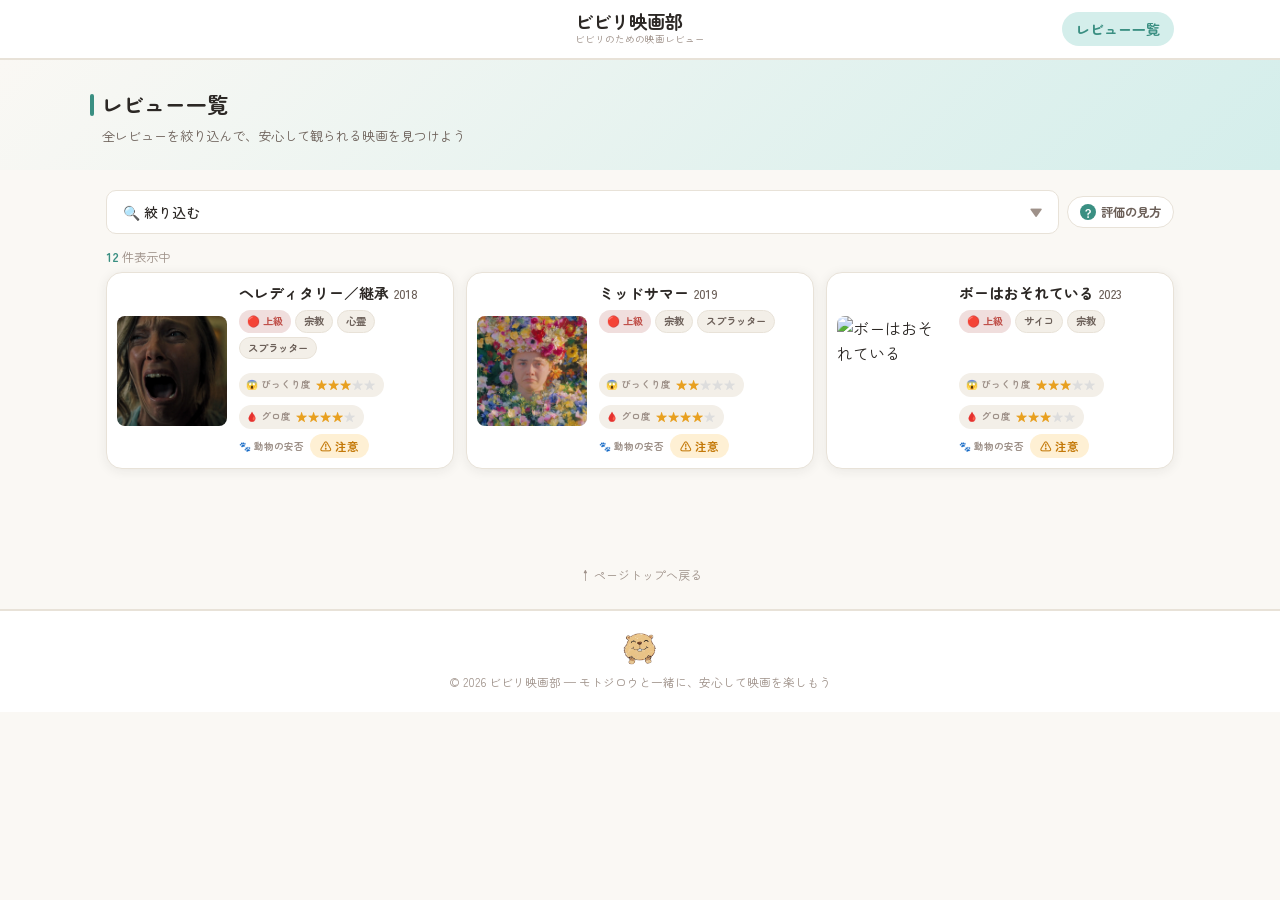
==== bibiri-movie-club/reviews/index.html @ 7a0848f7 "Add files via upload" ====
<!DOCTYPE html>
<html lang="ja">
<head>
<meta charset="UTF-8">
<meta name="viewport" content="width=device-width, initial-scale=1.0">
<title>レビュー一覧 | ビビリ映画部</title>
<link rel="preconnect" href="https://fonts.googleapis.com">
<link href="https://fonts.googleapis.com/css2?family=Noto+Sans+JP:wght@400;500;700&family=Zen+Maru+Gothic:wght@400;500;700&display=swap" rel="stylesheet">
<link rel="stylesheet" href="../assets/css/style.css">
</head>
<body>

<!-- ===== HEADER ===== -->
<header>
  <div class="header-inner">
    <a href="../index.html" class="site-title-wrap">
      <span class="site-title">ビビリ映画部</span>
      <span class="site-subtitle">ビビリのための映画レビュー</span>
    </a>
    <nav class="pc-nav">
      <a href="index.html" class="active">レビュー一覧</a>
  <!--    <a href="#">まとめ記事</a>  -->
    </nav>
    <button class="hamburger" id="hamburger" aria-label="メニューを開く">
      <span></span><span></span><span></span>
    </button>
  </div>
</header>

<nav class="drawer" id="drawer">
  <a href="index.html" class="active">レビュー一覧</a>
<!--  <a href="#">まとめ記事</a>  -->
</nav>

<!-- ===== PAGE HERO ===== -->
<div class="page-hero">
  <div class="page-hero-inner">
    <h1>レビュー一覧</h1>
    <p>全レビューを絞り込んで、安心して観られる映画を見つけよう</p>
  </div>
</div>

<!-- ===== MAIN ===== -->
<main>

  <div class="filter-header-row">
    <button class="filter-toggle" id="filterToggle" style="flex:1">
      <span>🔍 絞り込む</span>
      <span class="filter-arrow">▼</span>
    </button>
    <button class="help-btn" id="helpBtn" aria-label="評価の見方を表示">
      <span class="help-icon">？</span>
      評価の見方
    </button>
  </div>

  <div class="filter-body" id="filterBody">
    <div class="filter-inner">
      <div class="filter-section">
        <span class="filter-label">🎬 ジャンル（複数選択可）</span>
        <div class="genre-chips" id="genreChips">
          <span class="genre-chip active" data-genre="all">すべて</span>
          <span class="genre-chip" data-genre="人怖">人怖</span>
          <span class="genre-chip" data-genre="宗教">宗教</span>
          <span class="genre-chip" data-genre="クリーチャー">クリーチャー</span>
          <span class="genre-chip" data-genre="心霊">心霊</span>
          <span class="genre-chip" data-genre="スプラッター">スプラッター</span>
          <span class="genre-chip" data-genre="サイコ">サイコ</span>
        </div>
      </div>
      <div class="filter-section">
        <span class="filter-label">🎯 難易度</span>
        <div class="btn-group" id="difficultyBtns">
          <button class="btn-filter active" data-value="all">すべて</button>
          <button class="btn-filter" data-value="beginner">初心者向け</button>
          <button class="btn-filter" data-value="mid">中級</button>
          <button class="btn-filter" data-value="advanced">上級</button>
        </div>
      </div>
      <div class="filter-section">
        <span class="filter-label">🐾 動物の安否</span>
        <div class="btn-group" id="animalBtns">
          <button class="btn-filter active" data-value="all">すべて</button>
          <button class="btn-filter" data-value="safe">✅ 安全</button>
          <button class="btn-filter" data-value="warn">⚠️ 注意</button>
          <button class="btn-filter" data-value="danger">❌ 危険</button>
        </div>
      </div>
    </div>
  </div>

  <div class="filter-count"><span id="visibleCount">12</span> 件表示中</div>

  <!-- ===== CARDS GRID ===== -->
  <div class="cards-grid" id="cardsGrid">
  <!-- review card template Start 
    <article class="review-card" data-genres="人怖 サイコ" data-difficulty="beginner" data-animal="safe">
      <div class="card-img"><img src="https://placehold.co/120x120/dce8e6/3a8f82?text=透明人間" alt="透明人間"></div>
      <div class="card-info">
        <div class="card-title-row"><span class="card-title">透明人間</span><span class="card-year">2020</span></div>
        <div class="card-labels"><span class="label label-beginner">✓ 初心者向け</span><span class="label label-genre">人怖</span><span class="label label-genre">サイコ</span></div>
        <div class="card-eval">
          <div class="eval-stars-pair">
            <div class="eval-bikkuri"><span class="eval-key">😱 びっくり度</span><div class="stars"><span class="star on">★</span><span class="star on">★</span><span class="star off">★</span><span class="star off">★</span><span class="star off">★</span></div></div>
            <div class="eval-bikkuri"><span class="eval-key">🩸 グロ度</span><div class="stars"><span class="star on">★</span><span class="star off">★</span><span class="star off">★</span><span class="star off">★</span><span class="star off">★</span></div></div>
          </div>
          <div class="animal-row"><span class="eval-key">🐾 動物の安否</span><span class="animal-badge animal-badge-safe">✅ 安全</span></div>
        </div>
      </div>
    </article>
    review card template end -->

    <a href="hereditary.html" class="review-card-link">
      <article class="review-card" data-genres="宗教 心霊 スプラッター" data-difficulty="advanced" data-animal="warn">
        <div class="card-img"><img src="../assets/images/hereditary.webp" alt="ヘレディタリー／継承"></div>
        <div class="card-info">
          <div class="card-title-row"><span class="card-title">ヘレディタリー／継承</span><span class="card-year">2018</span></div>
          <div class="card-labels"><span class="label label-advanced">🔴 上級</span><span class="label label-genre">宗教</span><span class="label label-genre">心霊</span><span class="label label-genre">スプラッター</span></div>
          <div class="card-eval">
            <div class="eval-stars-pair">
              <div class="eval-bikkuri"><span class="eval-key">😱 びっくり度</span><div class="stars"><span class="star on">★</span><span class="star on">★</span><span class="star on">★</span><span class="star off">★</span><span class="star off">★</span></div></div>
              <div class="eval-bikkuri"><span class="eval-key">🩸 グロ度</span><div class="stars"><span class="star on">★</span><span class="star on">★</span><span class="star on">★</span><span class="star on">★</span><span class="star off">★</span></div></div>
            </div>
            <div class="animal-row"><span class="eval-key">🐾 動物の安否</span><span class="animal-badge animal-badge-warn">⚠️ 注意</span></div>
          </div>
        </div>
      </article>
    </a>

    <a href="midsommar.html" class="review-card-link">
      <article class="review-card" data-genres="宗教 スプラッター" data-difficulty="advanced" data-animal="warn">
        <div class="card-img"><img src="../assets/images/midsommar.webp" alt="ミッドサマー"></div>
        <div class="card-info">
          <div class="card-title-row"><span class="card-title">ミッドサマー</span><span class="card-year">2019</span></div>
          <div class="card-labels"><span class="label label-advanced">🔴 上級</span><span class="label label-genre">宗教</span><span class="label label-genre">スプラッター</span></div>
          <div class="card-eval">
            <div class="eval-stars-pair">
              <div class="eval-bikkuri"><span class="eval-key">😱 びっくり度</span><div class="stars"><span class="star on">★</span><span class="star on">★</span><span class="star off">★</span><span class="star off">★</span><span class="star off">★</span></div></div>
              <div class="eval-bikkuri"><span class="eval-key">🩸 グロ度</span><div class="stars"><span class="star on">★</span><span class="star on">★</span><span class="star on">★</span><span class="star on">★</span><span class="star off">★</span></div></div>
            </div>
            <div class="animal-row"><span class="eval-key">🐾 動物の安否</span><span class="animal-badge animal-badge-warn">⚠️ 注意</span></div>
          </div>
        </div>
      </article>
    </a>

    <article class="review-card" data-genres="サイコ 宗教" data-difficulty="advanced" data-animal="warn">
      <div class="card-img"><img src="assets/img/beau-is-afraid.webp" alt="ボーはおそれている"></div>
      <div class="card-info">
        <div class="card-title-row"><span class="card-title">ボーはおそれている</span><span class="card-year">2023</span></div>
        <div class="card-labels"><span class="label label-advanced">🔴 上級</span><span class="label label-genre">サイコ</span><span class="label label-genre">宗教</span></div>
        <div class="card-eval">
          <div class="eval-stars-pair">
            <div class="eval-bikkuri"><span class="eval-key">😱 びっくり度</span><div class="stars"><span class="star on">★</span><span class="star on">★</span><span class="star on">★</span><span class="star off">★</span><span class="star off">★</span></div></div>
            <div class="eval-bikkuri"><span class="eval-key">🩸 グロ度</span><div class="stars"><span class="star on">★</span><span class="star on">★</span><span class="star on">★</span><span class="star off">★</span><span class="star off">★</span></div></div>
          </div>
          <div class="animal-row"><span class="eval-key">🐾 動物の安否</span><span class="animal-badge animal-badge-warn">⚠️ 注意</span></div>
        </div>
      </div>
    </article>

    
  </div>

  <div class="no-results" id="noResults">
    <div class="no-results-icon">🔍</div>
    <p>条件に合う映画が見つかりませんでした。<br>フィルターを変えて試してみてください。</p>
  </div>

</main>

<!-- ===== MODAL ===== -->
<div class="modal-overlay" id="modalOverlay" role="dialog" aria-modal="true" aria-labelledby="modalTitle">
  <div class="modal">
    <div class="modal-header">
      <div class="modal-title" id="modalTitle">
        <span class="modal-title-icon">？</span>
        評価の見方
      </div>
      <button class="modal-close" id="modalClose" aria-label="閉じる">✕</button>
    </div>
    <div class="modal-body">
      <div class="modal-item">
        <div class="modal-item-head"><span class="modal-item-icon">😱</span><span class="modal-item-title">びっくり度</span></div>
        <div class="modal-item-desc">ジャンプスケア・突然の大音量・急な飛び出し演出の強さ。★1：ほぼなし　★5：かなり激しい</div>
      </div>
      <div class="modal-divider"></div>
      <div class="modal-item">
        <div class="modal-item-head"><span class="modal-item-icon">🩸</span><span class="modal-item-title">グロ度</span></div>
        <div class="modal-item-desc">血・身体欠損・視覚的ショックシーンの強さ。★1：ほぼなし　★5：かなり強烈</div>
      </div>
      <div class="modal-divider"></div>
      <div class="modal-item">
        <div class="modal-item-head"><span class="modal-item-icon">🐾</span><span class="modal-item-title">動物の安否</span></div>
        <div class="modal-item-desc">映画内で動物が危険にさらされるかどうかの事前指標です。</div>
        <div style="display:flex;gap:6px;flex-wrap:wrap;margin-top:5px;">
          <span style="display:inline-flex;align-items:center;gap:4px;padding:3px 10px;border-radius:20px;font-size:0.72rem;font-weight:700;background:var(--safe-bg);color:var(--safe);">✅ 安全</span>
          <span style="display:inline-flex;align-items:center;gap:4px;padding:3px 10px;border-radius:20px;font-size:0.72rem;font-weight:700;background:var(--warn-bg);color:var(--warn);">⚠️ 注意</span>
          <span style="display:inline-flex;align-items:center;gap:4px;padding:3px 10px;border-radius:20px;font-size:0.72rem;font-weight:700;background:var(--danger-bg);color:var(--danger);">❌ 危険</span>
        </div>
      </div>
      <div class="modal-note">💡 すべての評価はレビュアーの主観に基づきます。あくまで参考としてご活用ください。</div>
    </div>
  </div>
</div>

<!-- ===== BACK TO TOP ===== -->
<a class="back-to-top" href="#" id="backToTop">↑ ページトップへ戻る</a>

<!-- ===== FOOTER ===== -->
<footer>
  <div class="footer-inner">
    <img src="../assets/images/motojiro-smile.png" alt="笑っているモトジロウ" class="motojiro-img motojiro-footer">
    <p>&copy; 2026 ビビリ映画部 — モトジロウと一緒に、安心して映画を楽しもう</p>
  </div>
</footer>

<script>
  const ham = document.getElementById('hamburger');
  const drawer = document.getElementById('drawer');
  ham.addEventListener('click', () => { ham.classList.toggle('open'); drawer.classList.toggle('open'); });

  const ft = document.getElementById('filterToggle');
  const fb = document.getElementById('filterBody');
  ft.addEventListener('click', () => { ft.classList.toggle('open'); fb.classList.toggle('open'); });

  const state = { genres: [], difficulty: 'all', animal: 'all' };

  document.querySelectorAll('#genreChips .genre-chip').forEach(chip => {
    chip.addEventListener('click', () => {
      const val = chip.dataset.genre;
      if (val === 'all') {
        state.genres = [];
        document.querySelectorAll('#genreChips .genre-chip').forEach(c => c.classList.remove('active'));
        chip.classList.add('active');
      } else {
        document.querySelector('[data-genre="all"]').classList.remove('active');
        chip.classList.toggle('active');
        if (chip.classList.contains('active')) { state.genres.push(val); }
        else { state.genres = state.genres.filter(g => g !== val); }
        if (state.genres.length === 0) document.querySelector('[data-genre="all"]').classList.add('active');
      }
      applyFilters();
    });
  });

  document.querySelectorAll('#difficultyBtns .btn-filter').forEach(btn => {
    btn.addEventListener('click', () => {
      document.querySelectorAll('#difficultyBtns .btn-filter').forEach(b => b.classList.remove('active'));
      btn.classList.add('active'); state.difficulty = btn.dataset.value; applyFilters();
    });
  });

  document.querySelectorAll('#animalBtns .btn-filter').forEach(btn => {
    btn.addEventListener('click', () => {
      document.querySelectorAll('#animalBtns .btn-filter').forEach(b => b.classList.remove('active'));
      btn.classList.add('active'); state.animal = btn.dataset.value; applyFilters();
    });
  });

  function applyFilters() {
    const cards = document.querySelectorAll('#cardsGrid .review-card');
    let visible = 0;
    cards.forEach(card => {
      const cardGenres = card.dataset.genres.split(' ');
      const show = (state.genres.length === 0 || state.genres.some(g => cardGenres.includes(g)))
                && (state.difficulty === 'all' || card.dataset.difficulty === state.difficulty)
                && (state.animal === 'all'     || card.dataset.animal === state.animal);
      card.classList.toggle('hidden', !show);
      if (show) visible++;
    });
    document.getElementById('visibleCount').textContent = visible;
    document.getElementById('noResults').classList.toggle('show', visible === 0);
  }

  const modalOverlay = document.getElementById('modalOverlay');
  function openModal()  { modalOverlay.classList.add('open');    document.body.style.overflow = 'hidden'; }
  function closeModal() { modalOverlay.classList.remove('open'); document.body.style.overflow = ''; }

  document.getElementById('helpBtn').addEventListener('click', openModal);
  document.getElementById('modalClose').addEventListener('click', closeModal);
  modalOverlay.addEventListener('click', e => { if (e.target === modalOverlay) closeModal(); });
  document.addEventListener('keydown', e => { if (e.key === 'Escape') closeModal(); });

  document.getElementById('backToTop').addEventListener('click', e => {
    e.preventDefault(); window.scrollTo({ top: 0, behavior: 'smooth' });
  });
</script>
</body>
</html>
---- bibiri-movie-club/assets/css/style.css ----
/* ==============================================
   ビビリ映画部 — 共通スタイルシート
   style.css
   対象: index.html / reviews/index.html / reviews/*.html
   ============================================== */

/* ===== CSS TOKENS ===== */
:root {
  --bg: #faf8f4;
  --bg2: #f3efe8;
  --card: #ffffff;
  --accent-red: #c0504a;
  --accent-red-soft: #f0dedd;
  --accent-teal: #3a8f82;
  --accent-teal-soft: #d4eeeb;
  --text: #2c2825;
  --text-mid: #6b5f58;
  --text-light: #9e9189;
  --border: #e8e2d8;
  --shadow: 0 2px 12px rgba(44,40,37,0.08);
  --shadow-hover: 0 6px 24px rgba(44,40,37,0.14);
  --radius: 16px;
  --radius-sm: 10px;
  --safe: #3a8f82;
  --safe-bg: #d4eeeb;
  --warn: #c47a0a;
  --warn-bg: #fef0d4;
  --danger: #c0504a;
  --danger-bg: #f0dedd;
}

/* ===== RESET & BASE ===== */
*, *::before, *::after { box-sizing: border-box; margin: 0; padding: 0; }

html { scroll-behavior: smooth; }

body {
  font-family: 'Zen Maru Gothic', 'Noto Sans JP', sans-serif;
  background: var(--bg);
  color: var(--text);
  line-height: 1.6;
  min-height: 100vh;
}

/* ===== HEADER ===== */
header {
  background: var(--card);
  border-bottom: 2px solid var(--border);
  position: sticky; top: 0; z-index: 100;
}

.header-inner {
  max-width: 1100px; margin: 0 auto;
  padding: 0 16px; height: 58px;
  display: flex; align-items: center; justify-content: space-between;
}

.site-title-wrap { text-decoration: none; color: inherit; }
.site-title { font-size: 1.15rem; font-weight: 700; color: var(--text); line-height: 1.2; display: block; }
.site-subtitle { font-size: 0.6rem; color: var(--text-light); font-weight: 400; display: block; }

.pc-nav { display: none; }
.pc-nav a {
  text-decoration: none; color: var(--text-mid);
  font-size: 0.87rem; font-weight: 500;
  padding: 6px 14px; border-radius: 20px;
  transition: background 0.2s, color 0.2s;
}
.pc-nav a:hover { background: var(--bg2); color: var(--text); }
.pc-nav a.active {
  background: var(--accent-teal-soft);
  color: var(--accent-teal);
  font-weight: 700;
}

.hamburger {
  width: 40px; height: 40px; border: none; background: none;
  cursor: pointer; display: flex; flex-direction: column;
  justify-content: center; align-items: center; gap: 5px;
  border-radius: 8px; transition: background 0.2s; flex-shrink: 0;
}
.hamburger:hover { background: var(--bg2); }
.hamburger span {
  display: block; width: 22px; height: 2px;
  background: var(--text); border-radius: 2px;
  transition: transform 0.25s, opacity 0.25s; transform-origin: center;
}
.hamburger.open span:nth-child(1) { transform: translateY(7px) rotate(45deg); }
.hamburger.open span:nth-child(2) { opacity: 0; }
.hamburger.open span:nth-child(3) { transform: translateY(-7px) rotate(-45deg); }

.drawer {
  position: fixed; top: 58px; left: 0; right: 0;
  background: var(--card); border-bottom: 2px solid var(--border);
  z-index: 99; padding: 0 16px;
  max-height: 0; overflow: hidden;
  transition: max-height 0.3s ease, padding 0.3s ease;
}
.drawer.open { max-height: 200px; padding: 12px 16px; }
.drawer a {
  display: block; text-decoration: none; color: var(--text);
  font-size: 0.95rem; font-weight: 500;
  padding: 11px 8px; border-bottom: 1px solid var(--border);
}
.drawer a.active { color: var(--accent-teal); font-weight: 700; }
.drawer a:last-child { border-bottom: none; }

/* ===== MOTOJIRO COMMON ===== */
.motojiro-img {
  height: auto;
  display: block;
}

/* ===== MOTOJIRO SIZE ===== */
.motojiro-hero {
  width: 72px;
  margin: 0 auto 14px;
}

.motojiro-footer {
  width: 34px;
  margin: 0 auto 8px;
}

.motojiro-review {
  width: 56px;
}

/* ===== HERO (top page) ===== */
.hero {
  background: linear-gradient(135deg, var(--bg) 0%, var(--accent-teal-soft) 100%);
  padding: 32px 16px 28px;
  text-align: center;
}

.hero-inner {
  max-width: 600px;
  margin: 0 auto;
}

.hero h2 {
  font-size: 1.3rem;
  font-weight: 700;
  color: var(--text);
  margin-bottom: 8px;
  line-height: 1.45;
}

.hero p {
  font-size: 0.84rem;
  color: var(--text-mid);
}

/* ===== PAGE HERO (list page) ===== */
.page-hero {
  background: linear-gradient(135deg, var(--bg) 0%, var(--accent-teal-soft) 100%);
  padding: 28px 16px 24px;
}
.page-hero-inner { max-width: 1100px; margin: 0 auto; }
.page-hero h1 {
  font-size: 1.3rem; font-weight: 700; color: var(--text);
  display: flex; align-items: center; gap: 8px;
  margin-bottom: 4px;
}
.page-hero h1::before {
  content: ''; display: block; width: 4px; height: 22px;
  background: var(--accent-teal); border-radius: 2px; flex-shrink: 0;
}
.page-hero p { font-size: 0.82rem; color: var(--text-mid); padding-left: 12px; }

/* ===== MAIN ===== */
main { max-width: 1100px; margin: 0 auto; padding: 20px 16px 60px; }

/* ===== SECTION HEADER (top/list pages) ===== */
.section-header { display: flex; align-items: center; margin-bottom: 12px; }
.section-title {
  font-size: 1.05rem; font-weight: 700; color: var(--text);
  display: flex; align-items: center; gap: 8px;
}
.section-title::before {
  content: ''; display: block; width: 4px; height: 18px;
  background: var(--accent-teal); border-radius: 2px;
}
.section-red .section-title::before { background: var(--accent-red); }

/* ===== FILTER ===== */
.filter-wrap { margin-bottom: 16px; }

.filter-header-row {
  display: flex;
  align-items: center;
  justify-content: space-between;
  margin-bottom: 8px;
  gap: 8px;
}

.filter-toggle {
  width: 100%; background: var(--card);
  border: 1.5px solid var(--border); border-radius: var(--radius-sm);
  padding: 11px 16px;
  display: flex; align-items: center; justify-content: space-between;
  cursor: pointer; font-family: inherit;
  font-size: 0.87rem; font-weight: 500; color: var(--text);
  transition: border-color 0.2s;
}
.filter-toggle:hover { border-color: var(--accent-teal); }
.filter-toggle.open {
  border-radius: var(--radius-sm) var(--radius-sm) 0 0;
  border-bottom-color: transparent;
  border-color: var(--accent-teal);
}
.filter-arrow { transition: transform 0.25s; font-size: 0.76rem; color: var(--text-light); }
.filter-toggle.open .filter-arrow { transform: rotate(180deg); }

.filter-body { max-height: 0; overflow: hidden; transition: max-height 0.35s ease; }
.filter-body.open { max-height: 600px; }

.filter-inner {
  background: var(--card);
  border: 1.5px solid var(--accent-teal); border-top: none;
  border-radius: 0 0 var(--radius-sm) var(--radius-sm);
  padding: 16px;
  display: flex; flex-direction: column; gap: 16px;
}

.filter-section { display: flex; flex-direction: column; gap: 8px; }
.filter-section + .filter-section { padding-top: 14px; border-top: 1px solid var(--border); }
.filter-label { font-size: 0.72rem; color: var(--text-light); font-weight: 600; letter-spacing: 0.03em; }

.genre-chips { display: flex; flex-wrap: wrap; gap: 6px; }

.genre-chip {
  padding: 5px 12px; border-radius: 20px;
  font-size: 0.78rem; font-weight: 500;
  border: 1.5px solid var(--border);
  background: var(--bg); color: var(--text-mid);
  cursor: pointer; transition: all 0.15s; white-space: nowrap; user-select: none;
}
.genre-chip:hover { border-color: var(--accent-teal); color: var(--accent-teal); }
.genre-chip.active { background: var(--accent-teal-soft); border-color: var(--accent-teal); color: var(--accent-teal); font-weight: 700; }

.btn-group { display: flex; flex-wrap: wrap; gap: 5px; }

.btn-filter {
  padding: 5px 13px; border-radius: 20px;
  font-size: 0.78rem; font-weight: 500;
  border: 1.5px solid var(--border);
  background: var(--bg); color: var(--text-mid);
  cursor: pointer; transition: all 0.15s; white-space: nowrap;
  font-family: inherit; user-select: none;
}
.btn-filter:hover { border-color: var(--accent-teal); color: var(--accent-teal); }
.btn-filter.active { background: var(--accent-teal-soft); border-color: var(--accent-teal); color: var(--accent-teal); font-weight: 700; }

#animalBtns .btn-filter[data-value="safe"].active  { background: var(--safe-bg);   border-color: var(--safe);   color: var(--safe); }
#animalBtns .btn-filter[data-value="warn"].active  { background: var(--warn-bg);   border-color: var(--warn);   color: var(--warn); }
#animalBtns .btn-filter[data-value="danger"].active { background: var(--danger-bg); border-color: var(--danger); color: var(--danger); }

.filter-count { font-size: 0.78rem; color: var(--text-light); padding: 6px 0 4px; }
.filter-count span { color: var(--accent-teal); font-weight: 700; }

.no-results { display: none; text-align: center; padding: 40px 16px; color: var(--text-light); font-size: 0.9rem; }
.no-results.show { display: block; }
.no-results-icon { font-size: 2.5rem; margin-bottom: 10px; }
.no-results p { line-height: 1.8; }

/* ===== HELP BUTTON ===== */
.help-btn {
  display: inline-flex; align-items: center; gap: 5px;
  padding: 6px 12px; border-radius: 20px;
  font-size: 0.78rem; font-weight: 600;
  border: 1.5px solid var(--border);
  background: var(--card); color: var(--text-mid);
  cursor: pointer; font-family: inherit;
  transition: border-color 0.2s, color 0.2s, background 0.2s;
  white-space: nowrap; flex-shrink: 0;
}
.help-btn:hover {
  border-color: var(--accent-teal);
  color: var(--accent-teal);
  background: var(--accent-teal-soft);
}
.help-icon {
  width: 16px; height: 16px; border-radius: 50%;
  background: var(--accent-teal); color: white;
  display: inline-flex; align-items: center; justify-content: center;
  font-size: 0.65rem; font-weight: 700; flex-shrink: 0;
}

/* ===== REVIEW CARDS ===== */
.cards-grid { display: grid; grid-template-columns: 1fr; gap: 12px; margin-bottom: 16px; }

.review-card {
  background: var(--card);
  border-radius: var(--radius);
  border: 1.5px solid var(--border);
  box-shadow: var(--shadow);
  transition: box-shadow 0.2s, transform 0.2s;
  cursor: pointer;
  display: flex;
  align-items: center;
  overflow: hidden;
}
.review-card:hover { box-shadow: var(--shadow-hover); transform: translateY(-2px); }
.review-card.hidden { display: none; }

.card-img {
  flex-shrink: 0;
  width: 100px; height: 100px;
  overflow: hidden;
  margin: 10px 0 10px 10px;
  border-radius: 8px;
  position: relative;
}
.card-img img {
  width: 100px; height: 100px;
  object-fit: cover; display: block;
}

.card-info {
  flex: 1; min-width: 0;
  padding: 10px 12px;
  display: flex; flex-direction: column; gap: 5px;
}

.card-title-row {
  display: flex; align-items: baseline;
  gap: 5px; flex-wrap: wrap;
}
.card-title { font-size: 0.92rem; font-weight: 700; color: var(--text); line-height: 1.35; }
.card-year  { font-size: 0.78rem; color: var(--text-mid); font-weight: 500; white-space: nowrap; }

.card-labels {
  display: flex;
  flex-wrap: wrap;
  gap: 4px;
  min-height: 56px;
  align-content: flex-start;
}

.label {
  display: inline-flex; align-items: center;
  padding: 2px 8px; border-radius: 20px;
  font-size: 0.65rem; font-weight: 700; white-space: nowrap;
}
.label-beginner { background: var(--accent-teal-soft); color: var(--accent-teal); }
.label-mid      { background: var(--warn-bg);          color: var(--warn); }
.label-advanced { background: var(--danger-bg);        color: var(--danger); }
.label-genre    { background: var(--bg2); color: var(--text-mid); border: 1px solid var(--border); }

.card-eval { display: flex; flex-direction: column; gap: 5px; margin-top: 2px; }

.eval-stars-pair { display: flex; gap: 8px; flex-wrap: wrap; }

.eval-bikkuri {
  display: flex; align-items: center; gap: 5px;
  background: var(--bg2); border-radius: 20px;
  padding: 3px 9px 3px 7px; flex-shrink: 0;
}

.eval-row { display: flex; align-items: center; gap: 6px; }
.eval-key { font-size: 0.6rem; color: var(--text-light); font-weight: 600; white-space: nowrap; }

.stars { display: flex; gap: 1px; }
.star { font-size: 0.7rem; }
.star.on { color: #e8a020; }
.star.off { color: #ddd; }

.animal-row { display: flex; align-items: center; gap: 6px; }

.animal-badge {
  display: inline-flex; align-items: center; gap: 4px;
  padding: 3px 10px; border-radius: 20px;
  font-size: 0.72rem; font-weight: 700;
}
.animal-badge-safe   { background: var(--safe-bg);   color: var(--safe);   }
.animal-badge-warn   { background: var(--warn-bg);   color: var(--warn);   }
.animal-badge-danger { background: var(--danger-bg); color: var(--danger); }

.review-card-link {
  text-decoration: none;
  color: inherit;
  display: block;
}

/* ===== MORE BUTTON ===== */
.more-btn {
  display: flex; align-items: center; justify-content: center; gap: 6px;
  width: 100%; padding: 12px;
  background: var(--card); border: 1.5px solid var(--accent-teal);
  border-radius: var(--radius-sm); color: var(--accent-teal);
  font-family: inherit; font-size: 0.87rem; font-weight: 700;
  cursor: pointer; transition: background 0.2s; margin-bottom: 34px;
}
.more-btn:hover { background: var(--accent-teal-soft); }
.more-btn-red { border-color: var(--accent-red); color: var(--accent-red); }
.more-btn-red:hover { background: var(--danger-bg); }

/* ===== SUMMARY CARDS ===== */
.summary-grid { display: grid; grid-template-columns: 1fr; gap: 11px; margin-bottom: 16px; }

.summary-card {
  background: var(--card); border-radius: var(--radius);
  border: 1.5px solid var(--border); padding: 15px;
  box-shadow: var(--shadow);
  display: flex; gap: 13px; align-items: flex-start;
  cursor: pointer; transition: box-shadow 0.2s, transform 0.2s;
}
.summary-card:hover { box-shadow: var(--shadow-hover); transform: translateY(-2px); }

.summary-thumb {
  width: 50px; height: 50px; border-radius: 10px;
  background: var(--bg2); flex-shrink: 0;
  display: flex; align-items: center; justify-content: center;
  font-size: 1.4rem;
}
.summary-info { flex: 1; min-width: 0; }
.summary-title { font-size: 0.88rem; font-weight: 700; color: var(--text); line-height: 1.4; margin-bottom: 4px; }
.summary-desc { font-size: 0.76rem; color: var(--text-mid); line-height: 1.5; margin-bottom: 5px; }
.summary-date { font-size: 0.68rem; color: var(--text-light); }

/* ===== MODAL ===== */
.modal-overlay {
  display: none;
  position: fixed; inset: 0; z-index: 200;
  background: rgba(44,40,37,0.48);
  align-items: center; justify-content: center;
  padding: 16px;
}
.modal-overlay.open { display: flex; }

.modal {
  background: var(--card);
  border-radius: var(--radius);
  box-shadow: 0 8px 40px rgba(44,40,37,0.18);
  width: 100%; max-width: 420px;
  overflow: hidden;
  animation: modalIn 0.2s ease;
}

@keyframes modalIn {
  from { transform: translateY(12px); opacity: 0; }
  to   { transform: translateY(0);    opacity: 1; }
}

.modal-header {
  display: flex; align-items: center; justify-content: space-between;
  padding: 16px 18px 14px;
  border-bottom: 1.5px solid var(--border);
}
.modal-title {
  font-size: 0.95rem; font-weight: 700; color: var(--text);
  display: flex; align-items: center; gap: 7px;
}
.modal-title-icon {
  width: 20px; height: 20px; border-radius: 50%;
  background: var(--accent-teal); color: white;
  display: inline-flex; align-items: center; justify-content: center;
  font-size: 0.7rem; font-weight: 700; flex-shrink: 0;
}
.modal-close {
  width: 30px; height: 30px; border: none; background: none;
  cursor: pointer; border-radius: 6px;
  display: flex; align-items: center; justify-content: center;
  color: var(--text-light); font-size: 1.1rem;
  transition: background 0.15s; flex-shrink: 0;
}
.modal-close:hover { background: var(--bg2); color: var(--text); }

.modal-body { padding: 18px; display: flex; flex-direction: column; gap: 14px; }
.modal-item { display: flex; flex-direction: column; gap: 5px; }
.modal-item-head { display: flex; align-items: center; gap: 8px; }
.modal-item-icon { font-size: 1rem; }
.modal-item-title { font-size: 0.88rem; font-weight: 700; color: var(--text); }
.modal-item-desc { font-size: 0.8rem; color: var(--text-mid); line-height: 1.6; padding-left: 2px; }
.modal-divider { height: 1px; background: var(--border); }
.modal-note {
  font-size: 0.74rem; color: var(--text-light);
  background: var(--bg2); border-radius: var(--radius-sm);
  padding: 10px 12px; line-height: 1.6;
}

/* ===== BACK TO TOP ===== */
.back-to-top {
  display: block;
  text-align: center;
  font-size: 0.75rem;
  color: var(--text-light);
  text-decoration: none;
  padding: 20px 16px 24px;
  transition: color 0.15s;
}
.back-to-top:hover { color: var(--accent-teal); }

/* ===== FOOTER ===== */
footer {
  background: var(--card);
  border-top: 2px solid var(--border);
  padding: 20px 16px;
  text-align: center;
}

.footer-inner {
  max-width: 1100px;
  margin: 0 auto;
}

footer p {
  font-size: 0.74rem;
  color: var(--text-light);
}

/* ===== BREADCRUMB (detail page) ===== */
.breadcrumb {
  max-width: 760px; margin: 0 auto;
  padding: 12px 16px 0;
  font-size: 0.72rem; color: var(--text-light);
  display: flex; flex-wrap: wrap; gap: 4px; align-items: center;
}
.breadcrumb a { color: var(--text-light); text-decoration: none; }
.breadcrumb a:hover { color: var(--accent-teal); text-decoration: underline; }
.breadcrumb-sep { opacity: 0.5; }

/* ===== ARTICLE LAYOUT (detail page) ===== */
.article-wrap {
  max-width: 760px;
  margin: 0 auto;
  padding: 16px 16px 0;
}

.section-block { margin-bottom: 32px; }

.section-heading {
  font-size: 1rem;
  font-weight: 700;
  color: var(--text);
  display: flex;
  align-items: center;
  gap: 8px;
  margin-bottom: 14px;
  padding-bottom: 8px;
  border-bottom: 2px solid var(--border);
}
.section-heading::before {
  content: '';
  display: block;
  width: 4px; height: 18px;
  background: var(--accent-teal);
  border-radius: 2px; flex-shrink: 0;
}
.section-heading.danger-line::before { background: var(--danger); }
.section-heading.warn-line::before   { background: var(--warn); }

/* ===== SEO SUMMARY BLOCK ===== */
.seo-summary {
  background: var(--card);
  border: 1.5px solid var(--border);
  border-radius: var(--radius);
  box-shadow: var(--shadow);
  padding: 20px;
  margin-bottom: 28px;
}
.seo-summary-title {
  font-size: 0.8rem;
  font-weight: 700;
  color: var(--text-light);
  letter-spacing: 0.05em;
  margin-bottom: 14px;
  display: flex; align-items: center; gap: 6px;
}
.seo-rows {
  display: flex;
  flex-direction: column;
  gap: 8px;
  margin-bottom: 16px;
}
.seo-row {
  display: flex;
  align-items: center;
  gap: 10px;
  flex-wrap: wrap;
}
.seo-label {
  font-size: 0.78rem;
  color: var(--text-mid);
  font-weight: 600;
  min-width: 110px;
  flex-shrink: 0;
}
.stars-row { display: flex; gap: 2px; }
.seo-verdict {
  background: var(--bg2);
  border-radius: var(--radius-sm);
  padding: 12px 14px;
  font-size: 0.84rem;
  font-weight: 600;
  color: var(--text);
  line-height: 1.6;
}
.help-inline {
  display: inline-flex; align-items: center; justify-content: center;
  width: 16px; height: 16px; border-radius: 50%;
  background: var(--bg2); border: 1px solid var(--border);
  color: var(--text-light); font-size: 0.6rem; font-weight: 700;
  cursor: pointer; transition: all 0.15s; flex-shrink: 0; vertical-align: middle;
  margin-left: 3px;
}
.help-inline:hover { background: var(--accent-teal); border-color: var(--accent-teal); color: white; }

/* ===== MOVIE HEADER ===== */
.movie-header { margin-bottom: 28px; }
.movie-eyecatch {
  width: 100%;
  aspect-ratio: 16/9;
  background: linear-gradient(135deg, #282220 0%, #3d2e26 100%);
  border-radius: var(--radius);
  overflow: hidden;
  margin-bottom: 16px;
  display: flex; align-items: center; justify-content: center;
}
.movie-eyecatch img { width: 100%; height: 100%; object-fit: cover; display: block; }
.movie-title-area { margin-bottom: 12px; }
.movie-main-title {
  font-size: 1.5rem; font-weight: 700; color: var(--text);
  line-height: 1.3; margin-bottom: 4px;
}
.movie-title-sub { font-size: 0.82rem; color: var(--text-light); font-weight: 400; }
.movie-meta-chips { display: flex; flex-wrap: wrap; gap: 6px; }
.meta-chip {
  display: inline-flex; align-items: center; gap: 4px;
  padding: 3px 10px; border-radius: 20px;
  font-size: 0.72rem; font-weight: 600;
  background: var(--bg2); color: var(--text-mid);
  border: 1px solid var(--border);
}

/* ===== MOTOJIRO BLOCK ===== */
.motojiro-block {
  background: var(--card);
  border: 1.5px solid var(--border);
  border-radius: var(--radius);
  box-shadow: var(--shadow);
  padding: 18px;
  display: flex;
  gap: 16px;
  align-items: flex-start;
  margin-bottom: 32px;
}
.motojiro-speech { flex: 1; min-width: 0; }
.motojiro-name { font-size: 0.7rem; font-weight: 700; color: var(--text-light); margin-bottom: 6px; }
.motojiro-verdict {
  display: inline-flex; align-items: center; gap: 6px;
  padding: 3px 12px; border-radius: 20px;
  font-size: 0.78rem; font-weight: 700;
  margin-bottom: 10px;
}
.verdict-safe   { background: var(--safe-bg);   color: var(--safe);   }
.verdict-warn   { background: var(--warn-bg);   color: var(--warn);   }
.verdict-danger { background: var(--danger-bg); color: var(--danger); }
.motojiro-comment { font-size: 0.88rem; color: var(--text); line-height: 1.75; font-weight: 500; }

/* ===== ARTICLE TEXT ===== */
.article-lead { font-size: 0.9rem; color: var(--text-mid); line-height: 1.85; margin-bottom: 16px; }
.article-body { font-size: 0.88rem; color: var(--text); line-height: 1.9; }
.article-body p { margin-bottom: 12px; }
.article-body p:last-child { margin-bottom: 0; }
.sub-heading {
  font-size: 0.9rem; font-weight: 700; color: var(--text);
  margin-bottom: 8px; margin-top: 18px;
  display: flex; align-items: center; gap: 6px;
}
.sub-heading:first-child { margin-top: 0; }
.article-quote {
  background: var(--bg2);
  border-left: 3px solid var(--accent-teal);
  border-radius: 0 var(--radius-sm) var(--radius-sm) 0;
  padding: 12px 14px;
  font-size: 0.85rem; color: var(--text-mid); line-height: 1.75;
  margin: 14px 0;
}
.article-quote.warn-quote   { border-color: var(--warn); }
.article-quote.danger-quote { border-color: var(--danger); }

/* ===== FEAR CARDS ===== */
.fear-grid { display: grid; grid-template-columns: 1fr; gap: 12px; }
.fear-card {
  background: var(--card);
  border: 1.5px solid var(--border);
  border-radius: var(--radius-sm);
  padding: 14px 16px;
}
.fear-card-head { display: flex; align-items: center; gap: 8px; margin-bottom: 10px; }
.fear-icon { font-size: 1.1rem; }
.fear-card-title { font-size: 0.88rem; font-weight: 700; color: var(--text); }
.fear-meter { display: flex; gap: 2px; align-items: center; margin-left: auto; }
.fear-card-body { font-size: 0.82rem; color: var(--text-mid); line-height: 1.8; }

/* ===== ANIMAL SECTION ===== */
.animal-section-card {
  background: var(--card);
  border: 2px solid var(--safe);
  border-radius: var(--radius);
  padding: 18px;
}
.animal-section-card.animal-warn   { border-color: var(--warn); }
.animal-section-card.animal-danger { border-color: var(--danger); }
.animal-section-head { display: flex; align-items: center; gap: 10px; margin-bottom: 12px; }
.animal-big-badge {
  display: inline-flex; align-items: center; gap: 5px;
  padding: 5px 14px; border-radius: 20px;
  font-size: 0.84rem; font-weight: 700;
}
.animal-desc { font-size: 0.84rem; color: var(--text-mid); line-height: 1.8; }

/* ===== TIMESTAMP GUIDE ===== */
.timestamp-list { display: flex; flex-direction: column; gap: 8px; }
.timestamp-item {
  display: flex; gap: 12px; align-items: flex-start;
  padding: 10px 12px;
  background: var(--card);
  border: 1.5px solid var(--border);
  border-radius: var(--radius-sm);
}
.timestamp-time {
  font-size: 0.72rem; font-weight: 700; color: var(--accent-teal);
  min-width: 46px; padding-top: 2px; flex-shrink: 0;
}
.timestamp-text { font-size: 0.82rem; color: var(--text); line-height: 1.65; }
.timestamp-level {
  font-size: 0.65rem; font-weight: 700;
  padding: 1px 7px; border-radius: 20px;
  margin-left: auto; flex-shrink: 0; align-self: flex-start;
}
.level-high { background: var(--danger-bg); color: var(--danger); }
.level-mid  { background: var(--warn-bg);   color: var(--warn); }
.level-low  { background: var(--safe-bg);   color: var(--safe); }

/* ===== MOTOJIRO CASUAL ===== */
.motojiro-casual {
  background: var(--bg2);
  border-radius: var(--radius);
  padding: 18px;
  display: flex; gap: 14px; align-items: flex-start;
}
.motojiro-casual-img { flex-shrink: 0; width: 52px; height: 52px; }
.casual-bubble { flex: 1; min-width: 0; font-size: 0.86rem; color: var(--text); line-height: 1.8; }
.casual-bubble strong { color: var(--accent-teal); }

/* ===== ACCORDION ===== */
.accordion-wrap {
  border: 1.5px solid var(--danger);
  border-radius: var(--radius);
  overflow: hidden;
}
.accordion-toggle {
  width: 100%;
  background: var(--danger-bg);
  border: none;
  padding: 14px 18px;
  display: flex; align-items: center; justify-content: space-between;
  cursor: pointer; font-family: inherit;
  font-size: 0.88rem; font-weight: 700;
  color: var(--danger);
  transition: background 0.2s;
}
.accordion-toggle:hover { background: #f5d0ce; }
.accordion-arrow { transition: transform 0.25s; font-size: 0.76rem; flex-shrink: 0; }
.accordion-toggle.open .accordion-arrow { transform: rotate(180deg); }
.accordion-body { max-height: 0; overflow: hidden; transition: max-height 0.35s ease; }
.accordion-body.open { max-height: 1000px; }
.accordion-inner {
  padding: 18px;
  background: var(--card);
  font-size: 0.86rem; color: var(--text); line-height: 1.85;
  border-top: 1px solid var(--border);
}
.accordion-inner p { margin-bottom: 12px; }
.accordion-inner p:last-child { margin-bottom: 0; }

/* ===== FIT / UNFIT ===== */
.fit-grid { display: grid; grid-template-columns: 1fr 1fr; gap: 12px; }
.fit-card {
  background: var(--card);
  border: 1.5px solid var(--border);
  border-radius: var(--radius-sm);
  padding: 14px;
}
.fit-card.fit-ok { border-color: var(--safe);   background: var(--safe-bg);   }
.fit-card.fit-ng { border-color: var(--danger);  background: var(--danger-bg); }
.fit-card-head {
  font-size: 0.82rem; font-weight: 700;
  margin-bottom: 10px;
  display: flex; align-items: center; gap: 6px;
}
.fit-ok .fit-card-head { color: var(--safe);   }
.fit-ng .fit-card-head { color: var(--danger); }
.fit-list { list-style: none; display: flex; flex-direction: column; gap: 5px; }
.fit-list li {
  font-size: 0.78rem; color: var(--text); line-height: 1.5;
  display: flex; align-items: flex-start; gap: 6px;
}
.fit-list li::before { content: '・'; flex-shrink: 0; color: var(--text-light); }

/* ===== WORK INFO TABLE ===== */
.work-info-table { width: 100%; border-collapse: collapse; font-size: 0.82rem; }
.work-info-table tr { border-bottom: 1px solid var(--border); }
.work-info-table tr:last-child { border-bottom: none; }
.work-info-table th {
  padding: 10px 12px; font-weight: 600; color: var(--text-light);
  text-align: left; width: 100px; vertical-align: top;
  background: var(--bg2);
}
.work-info-table td { padding: 10px 12px; color: var(--text); background: var(--card); }

/* ===== TABLE OF CONTENTS ===== */
.toc-block {
  background: var(--card);
  border: 1.5px solid var(--border);
  border-radius: var(--radius);
  padding: 16px 18px;
  margin-bottom: 28px;
}
.toc-title {
  font-size: 0.75rem; font-weight: 700; color: var(--text-light);
  letter-spacing: 0.05em; margin-bottom: 10px;
  display: flex; align-items: center; gap: 6px;
}
.toc-list { list-style: none; display: flex; flex-direction: column; gap: 0; }
.toc-list li { border-bottom: 1px solid var(--border); }
.toc-list li:last-child { border-bottom: none; }
.toc-list a {
  display: flex; align-items: center; gap: 8px;
  padding: 9px 4px; text-decoration: none;
  font-size: 0.82rem; font-weight: 500; color: var(--text-mid);
  transition: color 0.15s;
}
.toc-list a:hover { color: var(--accent-teal); }
.toc-num {
  width: 18px; height: 18px; border-radius: 50%;
  background: var(--bg2); color: var(--text-light);
  font-size: 0.6rem; font-weight: 700;
  display: inline-flex; align-items: center; justify-content: center;
  flex-shrink: 0;
}

/* ===== RELATED REVIEWS ===== */
.related-section {
  margin-top: 48px;
  padding-top: 36px;
  border-top: 2px solid var(--border);
  margin-bottom: 0;
}
.related-heading {
  font-size: 1rem; font-weight: 700; color: var(--text);
  display: flex; align-items: center; gap: 8px;
  margin-bottom: 16px;
}
.related-heading::before {
  content: ''; display: block;
  width: 4px; height: 18px;
  background: var(--accent-teal); border-radius: 2px; flex-shrink: 0;
}
.related-grid { display: grid; grid-template-columns: 1fr; gap: 10px; margin-bottom: 20px; }
.related-card {
  background: var(--card);
  border: 1.5px solid var(--border);
  border-radius: var(--radius-sm);
  box-shadow: var(--shadow);
  display: flex; align-items: center; overflow: hidden;
  cursor: pointer; text-decoration: none; color: inherit;
  transition: box-shadow 0.2s, transform 0.2s;
}
.related-card:hover { box-shadow: var(--shadow-hover); transform: translateY(-2px); }
.related-card-img {
  flex-shrink: 0; width: 72px; height: 72px;
  overflow: hidden; margin: 8px 0 8px 8px; border-radius: 6px;
}
.related-card-img img { width: 72px; height: 72px; object-fit: cover; display: block; }
.related-card-info { flex: 1; min-width: 0; padding: 8px 12px 8px 11px; }
.related-card-title { font-size: 0.84rem; font-weight: 700; color: var(--text); line-height: 1.3; margin-bottom: 3px; }
.related-card-year  { font-size: 0.7rem; color: var(--text-light); font-weight: 400; }
.related-card-badges { display: flex; flex-wrap: wrap; gap: 4px; margin-top: 5px; }
.related-label {
  display: inline-flex; align-items: center;
  padding: 1px 7px; border-radius: 20px;
  font-size: 0.62rem; font-weight: 700; white-space: nowrap;
}
.related-label-ok    { background: var(--safe-bg);   color: var(--safe);   }
.related-label-mid   { background: var(--warn-bg);   color: var(--warn);   }
.related-label-ng    { background: var(--danger-bg); color: var(--danger); }
.related-label-genre { background: var(--bg2); color: var(--text-mid); border: 1px solid var(--border); }

/* ===== LIST LINK BUTTON ===== */
.list-btn {
  display: flex; align-items: center; justify-content: center; gap: 6px;
  width: 100%; padding: 13px 20px;
  background: var(--card); border: 1.5px solid var(--accent-teal);
  border-radius: var(--radius-sm); color: var(--accent-teal);
  font-family: inherit; font-size: 0.9rem; font-weight: 700;
  text-decoration: none; cursor: pointer; transition: background 0.2s;
  margin-bottom: 28px;
}
.list-btn:hover { background: var(--accent-teal-soft); }

/* ===== RESPONSIVE ===== */
@media (min-width: 680px) {
  .hamburger, .drawer { display: none !important; }
  .pc-nav { display: flex; gap: 4px; }
  .header-inner { position: relative; }
  .site-title-wrap { position: absolute; left: 50%; transform: translateX(-50%); }
  .pc-nav { margin-left: auto; }

  /* Filter */
  .filter-inner { flex-direction: row; flex-wrap: wrap; gap: 0; }
  .filter-section { flex: 1 1 180px; padding: 12px; }
  .filter-section + .filter-section { border-top: none; border-left: 1px solid var(--border); padding-top: 12px; }

  /* Grids */
  .cards-grid { grid-template-columns: 1fr 1fr; }
  .summary-grid { grid-template-columns: 1fr 1fr; }
  .related-grid { grid-template-columns: 1fr 1fr 1fr; }

  /* Card image */
  .card-img { width: 110px; height: 110px; }
  .card-img img { width: 110px; height: 110px; }

  /* Detail page */
  .fear-grid { grid-template-columns: 1fr 1fr; }
  .seo-rows { display: grid; grid-template-columns: 1fr 1fr; gap: 8px; }
  .list-btn { max-width: 360px; margin-left: auto; margin-right: auto; }
}

@media (min-width: 900px) {
  .cards-grid { grid-template-columns: 1fr 1fr 1fr; }
  .summary-grid { grid-template-columns: 1fr 1fr 1fr; }
}
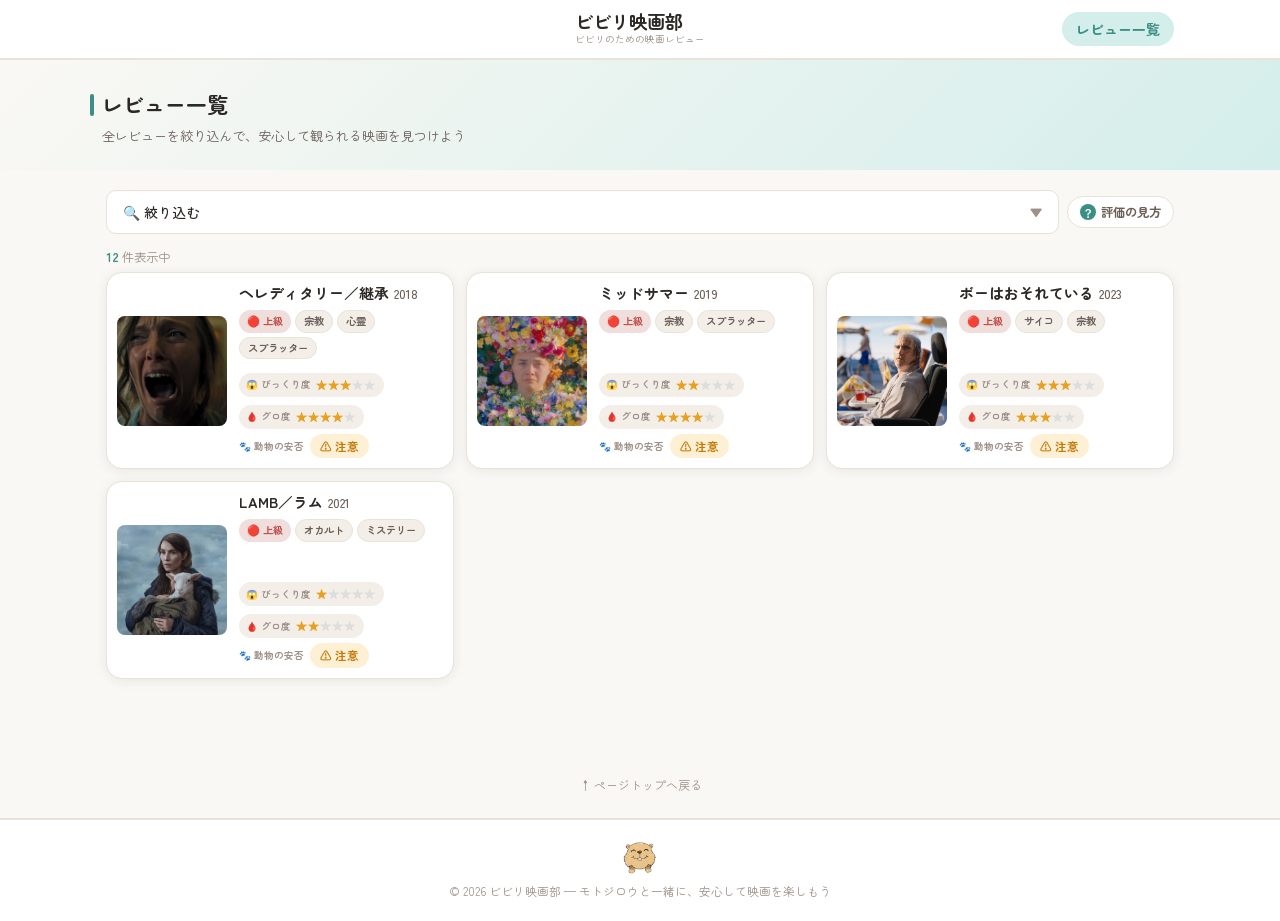
==== commit 0cd3df87: "Add files via upload" ====
--- a/bibiri-movie-club/reviews/index.html
+++ b/bibiri-movie-club/reviews/index.html
@@ -144,20 +144,39 @@
       </article>
     </a>
 
-    <article class="review-card" data-genres="サイコ 宗教" data-difficulty="advanced" data-animal="warn">
-      <div class="card-img"><img src="assets/img/beau-is-afraid.webp" alt="ボーはおそれている"></div>
-      <div class="card-info">
-        <div class="card-title-row"><span class="card-title">ボーはおそれている</span><span class="card-year">2023</span></div>
-        <div class="card-labels"><span class="label label-advanced">🔴 上級</span><span class="label label-genre">サイコ</span><span class="label label-genre">宗教</span></div>
-        <div class="card-eval">
-          <div class="eval-stars-pair">
-            <div class="eval-bikkuri"><span class="eval-key">😱 びっくり度</span><div class="stars"><span class="star on">★</span><span class="star on">★</span><span class="star on">★</span><span class="star off">★</span><span class="star off">★</span></div></div>
-            <div class="eval-bikkuri"><span class="eval-key">🩸 グロ度</span><div class="stars"><span class="star on">★</span><span class="star on">★</span><span class="star on">★</span><span class="star off">★</span><span class="star off">★</span></div></div>
-          </div>
-          <div class="animal-row"><span class="eval-key">🐾 動物の安否</span><span class="animal-badge animal-badge-warn">⚠️ 注意</span></div>
-        </div>
-      </div>
-    </article>
+    <a href="beau-is-afraid.html" class="review-card-link">
+      <article class="review-card" data-genres="サイコ 宗教" data-difficulty="advanced" data-animal="warn">
+        <div class="card-img"><img src="../assets/images/beau-is-afraid.webp" alt="ボーはおそれている"></div>
+        <div class="card-info">
+          <div class="card-title-row"><span class="card-title">ボーはおそれている</span><span class="card-year">2023</span></div>
+          <div class="card-labels"><span class="label label-advanced">🔴 上級</span><span class="label label-genre">サイコ</span><span class="label label-genre">宗教</span></div>
+          <div class="card-eval">
+            <div class="eval-stars-pair">
+              <div class="eval-bikkuri"><span class="eval-key">😱 びっくり度</span><div class="stars"><span class="star on">★</span><span class="star on">★</span><span class="star on">★</span><span class="star off">★</span><span class="star off">★</span></div></div>
+              <div class="eval-bikkuri"><span class="eval-key">🩸 グロ度</span><div class="stars"><span class="star on">★</span><span class="star on">★</span><span class="star on">★</span><span class="star off">★</span><span class="star off">★</span></div></div>
+            </div>
+            <div class="animal-row"><span class="eval-key">🐾 動物の安否</span><span class="animal-badge animal-badge-warn">⚠️ 注意</span></div>
+          </div>
+        </div>
+      </article>
+    </a>
+
+    <a href="lamb.html" class="review-card-link">
+      <article class="review-card" data-genres="オカルト ミステリー" data-difficulty="advanced" data-animal="warn">
+        <div class="card-img"><img src="../assets/images/lamb.webp" alt="LAMB／ラム"></div>
+        <div class="card-info">
+          <div class="card-title-row"><span class="card-title">LAMB／ラム</span><span class="card-year">2021</span></div>
+          <div class="card-labels"><span class="label label-advanced">🔴 上級</span><span class="label label-genre">オカルト</span><span class="label label-genre">ミステリー</span></div>
+          <div class="card-eval">
+            <div class="eval-stars-pair">
+              <div class="eval-bikkuri"><span class="eval-key">😱 びっくり度</span><div class="stars"><span class="star on">★</span><span class="star off">★</span><span class="star off">★</span><span class="star off">★</span><span class="star off">★</span></div></div>
+              <div class="eval-bikkuri"><span class="eval-key">🩸 グロ度</span><div class="stars"><span class="star on">★</span><span class="star on">★</span><span class="star off">★</span><span class="star off">★</span><span class="star off">★</span></div></div>
+            </div>
+            <div class="animal-row"><span class="eval-key">🐾 動物の安否</span><span class="animal-badge animal-badge-warn">⚠️ 注意</span></div>
+          </div>
+        </div>
+      </article>
+    </a>
 
     
   </div>
